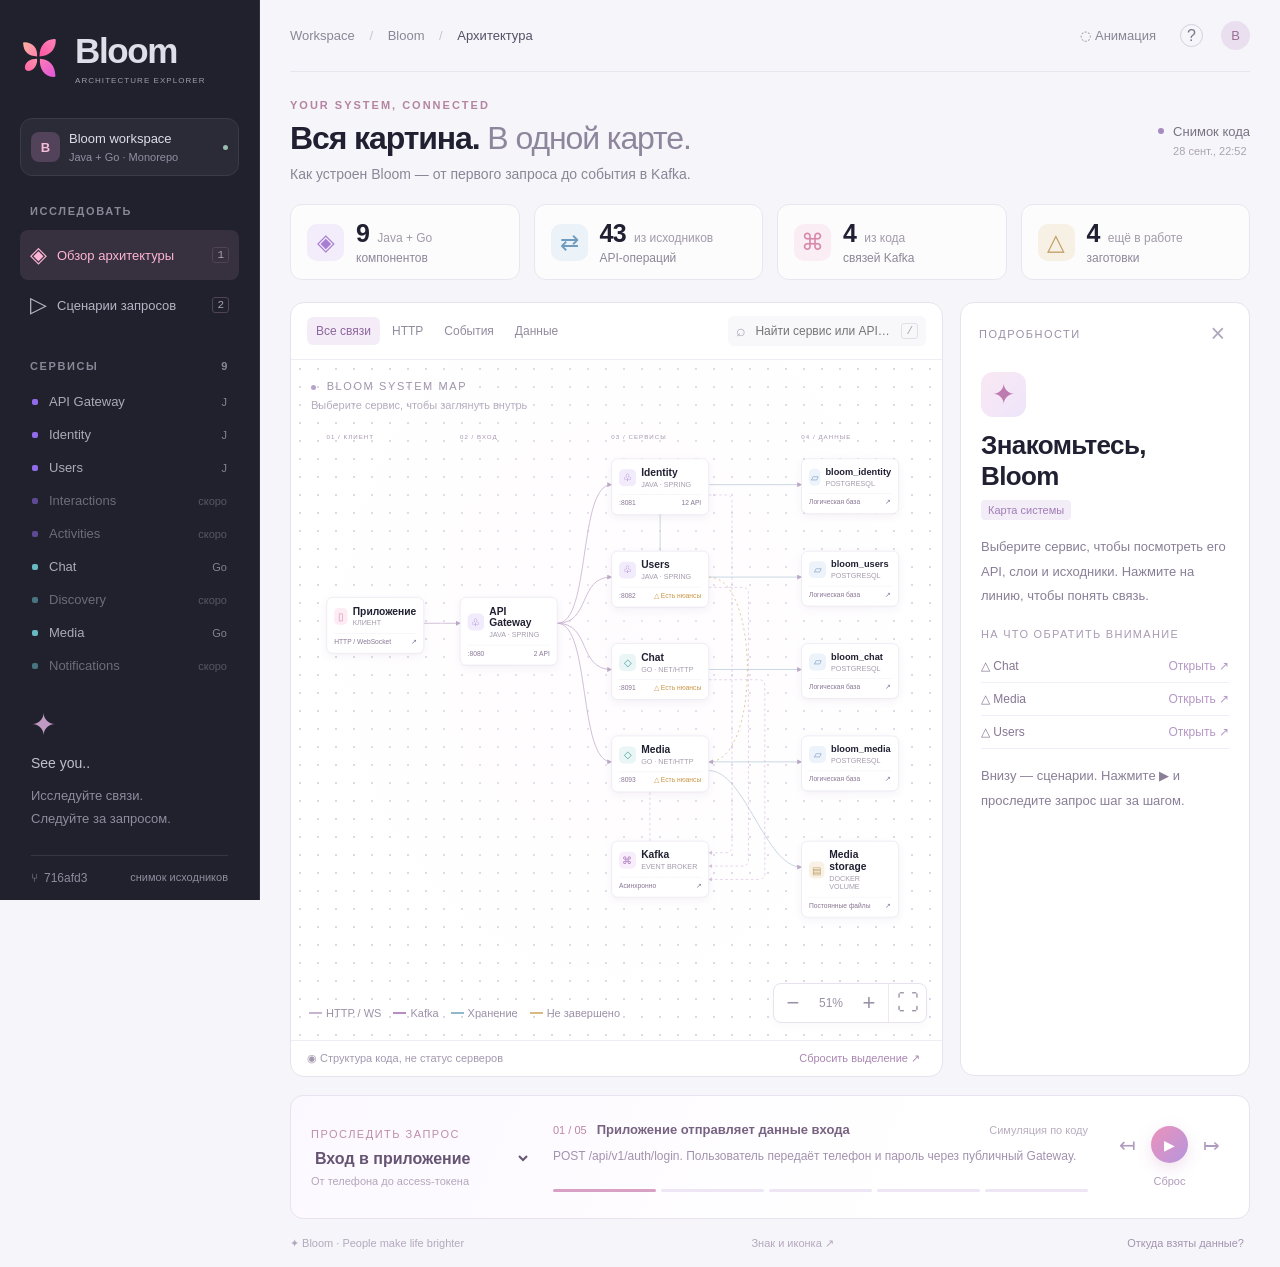
==== docs/architecture/index.html @ 16566210 "generate model architecture..." ====
<!doctype html>
<html lang="ru">
<head>
  <meta charset="utf-8">
  <meta name="viewport" content="width=device-width, initial-scale=1">
  <meta name="color-scheme" content="light">
  <title>Bloom — Architecture Explorer</title>
  <link rel="icon" href="assets/brand/bloom-mark.svg" type="image/svg+xml">
  <link rel="stylesheet" href="style.css">
</head>
<body>
  <aside class="sidebar">
    <a class="brand" href="#" aria-label="Bloom, вся архитектура"><img class="brand-mark" src="assets/brand/bloom-mark.svg" alt=""><span>Bloom<span class="brand-caption">ARCHITECTURE EXPLORER</span></span></a>
    <div class="workspace"><span class="workspace-icon">B</span><span>Bloom workspace<small>Java + Go · Monorepo</small></span><span class="workspace-dot"></span></div>
    <div class="nav-label">ИССЛЕДОВАТЬ</div>
    <button class="nav active" id="overview"><span>◈</span> Обзор архитектуры <kbd>1</kbd></button>
    <button class="nav" id="scenarios-nav"><span>▷</span> Сценарии запросов <kbd>2</kbd></button>
    <div class="nav-label service-label">СЕРВИСЫ <span id="service-count"></span></div>
    <div id="service-list"></div>
    <div class="sidebar-bottom"><span class="small-flower">✦</span><strong>See you..</strong><p>Исследуйте связи.<br>Следуйте за запросом.</p><div class="repo-mark">⑂ <span id="commit">local</span><span>снимок исходников</span></div></div>
  </aside>
  <main>
    <header class="topbar"><div class="breadcrumb">Workspace <span>/</span> Bloom <span>/</span> <strong>Архитектура</strong></div><div class="top-actions"><button id="motion" class="quiet" aria-pressed="true">◌ Анимация</button><button id="help" class="help" aria-label="Как работает карта">?</button><span class="avatar">B</span></div></header>
    <section class="page-heading"><div><div class="eyebrow">YOUR SYSTEM, CONNECTED</div><h1>Вся картина. <span>В одной карте.</span></h1><p>Как устроен Bloom — от первого запроса до события в Kafka.</p></div><div class="snapshot"><span class="snapshot-dot"></span><div>Снимок кода<small id="updated">Загрузка…</small></div></div></section>
    <section class="metrics" id="metrics" aria-label="Сводка проекта"></section>
    <div class="explorer">
      <section class="canvas-card">
        <div class="canvas-toolbar"><div class="segmented" role="group" aria-label="Тип связей"><button class="selected" data-filter="all">Все связи</button><button data-filter="http">HTTP</button><button data-filter="event">События</button><button data-filter="sql">Данные</button></div><label class="search"><span>⌕</span><input id="search" placeholder="Найти сервис или API…" aria-label="Поиск сервиса или API"><kbd>/</kbd></label></div>
        <div id="viewport" tabindex="0" aria-label="Карта архитектуры. Выберите сервис. Перемещение — перетаскивание фона; масштаб — кнопки внизу.">
          <div class="map-label"><span></span> BLOOM SYSTEM MAP <small>Выберите сервис, чтобы заглянуть внутрь</small></div>
          <div id="world"><svg id="connections" aria-label="Связи между сервисами"></svg><div id="nodes"></div></div>
          <div class="map-controls"><button id="zoom-out" aria-label="Уменьшить масштаб">−</button><span id="zoom-value">100%</span><button id="zoom-in" aria-label="Увеличить масштаб">+</button><button id="fit" aria-label="Показать всю карту" title="Вся карта">⛶</button></div>
          <div class="legend"><span><i class="http"></i> HTTP / WS</span><span><i class="event"></i> Kafka</span><span><i class="sql"></i> Хранение</span><span><i class="gap"></i> Не завершено</span></div>
          <div id="no-results" hidden>Ничего не найдено. Попробуйте название сервиса или путь API.</div>
        </div>
        <div class="map-caption"><span>◉ Структура кода, не статус серверов</span><button id="reset">Сбросить выделение ↗</button></div>
      </section>
      <aside class="inspector" aria-label="Детали выбранного компонента"><div class="inspector-top"><span>ПОДРОБНОСТИ</span><button id="close-detail" aria-label="Сбросить выбор">×</button></div><div id="detail"></div></aside>
    </div>
    <section class="player"><div class="player-choice"><span class="play-label">ПРОСЛЕДИТЬ ЗАПРОС</span><label for="scenario" class="sr-only">Сценарий</label><select id="scenario"></select><span id="scenario-subtitle"></span></div><div class="player-main"><div class="step-heading"><span id="step-counter">01 / 05</span><strong id="step-title"></strong><span class="simulation">Симуляция по коду</span></div><p id="step-description" aria-live="polite"></p><div id="progress" class="progress"></div></div><div class="play-controls"><button id="previous" aria-label="Предыдущий шаг">↤</button><button id="play" class="play" aria-label="Воспроизвести сценарий">▶</button><button id="next" aria-label="Следующий шаг">↦</button><button id="stop" class="quiet" aria-label="Остановить сценарий">Сброс</button></div></section>
    <footer><span>✦ Bloom · People make life brighter</span><a href="brand.html">Знак и иконка ↗</a><button id="about">Откуда взяты данные?</button></footer>
  </main>
  <dialog id="help-dialog"><button id="close-help" class="dialog-close" aria-label="Закрыть">×</button><div class="eyebrow">КАК ЧИТАТЬ КАРТУ</div><h2>Архитектура, которой можно доверять.</h2><p>Карта собрана из Compose, маршрутов Gateway, Spring-контроллеров и OpenAPI Go-сервисов. Она не проверяет, запущены ли контейнеры.</p><p><strong>Автоматически:</strong> сервисы, порты, маршруты, API и список исходных файлов. <strong>Вручную сверены:</strong> связи между сервисами, особенности авторизации и сценарии. После изменения логики они могут потребовать пересмотра.</p><p>Нажмите на карточку или линию. В разделе «Исходники» видны файлы, на которых основано описание. Янтарный цвет означает незавершённую интеграцию или заготовку.</p><p>Для обновления запустите <code>python infrastructure/architecture/serve.py</code>. Сервер следит за исходниками; открытая страница получает обновления автоматически. При открытии HTML двойным кликом показывается сохранённый снимок.</p><p>Клавиши: <kbd>/</kbd> поиск · <kbd>1</kbd> обзор · <kbd>2</kbd> сценарии · <kbd>Esc</kbd> сброс.</p></dialog>
  <script src="data.js"></script>
  <script src="app.js"></script>
</body>
</html>
---- docs/architecture/style.css ----
:root{--bg:#f6f5f9;--ink:#202032;--muted:#898797;--line:#eeedf3;--pink:#ed629d;--purple:#916be9;--blue:#548ec8;--green:#53a896;--amber:#c99543;--font:Inter,"Segoe UI",Arial,sans-serif}
*{box-sizing:border-box}body{margin:0;background:var(--bg);color:var(--ink);font-family:var(--font);font-size:16px}button,input,select{font:inherit}button,a,input,select{-webkit-tap-highlight-color:transparent}button{cursor:pointer}button:focus-visible,a:focus-visible,input:focus-visible,select:focus-visible{outline:2px solid var(--pink);outline-offset:3px}button{border:0;background:none;color:inherit}a{color:inherit;text-decoration:none}[hidden]{display:none!important}.sidebar{width:260px;position:fixed;inset:0 auto 0 0;background:#20212c;color:#dedee8;display:flex;flex-direction:column;padding:31px 20px;z-index:3;border-right:1px solid #31323e}.brand{display:flex;align-items:center;gap:16px;font-size:35px;font-weight:750;letter-spacing:-1.4px}.brand-caption{display:block;font-size:8px;letter-spacing:1.05px;color:#9c9cab;margin-top:5px;font-weight:500}.brand-mark{display:block;width:39px;height:43px;flex:0 0 39px;object-fit:contain}.workspace{margin:33px 0 29px;background:#2a2b37;border:1px solid #3a3a49;padding:12px 10px;display:flex;align-items:center;gap:9px;border-radius:12px;font-size:13px}.workspace-icon{display:grid;place-items:center;width:29px;height:30px;border-radius:8px;background:#52425a;color:#f6bdd9;font-weight:700}.workspace small{display:block;font-size:11px;color:#8f90a2;margin-top:5px}.workspace-dot{width:5px;height:5px;background:#99bcac;border-radius:50%;margin-left:auto}.nav-label{font-size:11px;letter-spacing:1.6px;font-weight:600;color:#878897;margin:0 10px 13px}.nav{display:flex;align-items:center;width:100%;padding:12px 10px;border-radius:8px;color:#b5b4c5;text-align:left;gap:10px;font-size:13px}.nav.active{background:#37303e;color:#ffb4d5}.nav span{font-size:22px}.nav kbd{margin-left:auto;border-color:#514255;background:transparent}.service-label{display:flex;justify-content:space-between;margin-top:30px}.service-button{display:flex;align-items:center;width:100%;gap:11px;color:#abaaba;padding:9px 12px;font-size:13px;text-align:left;border-radius:8px}.service-button:hover,.service-button.active{color:#fff;background:#30313d}.service-dot{width:6px;height:6px;border-radius:2px;background:var(--purple)}.service-dot.go{background:#68b9c1}.service-button.stub{opacity:.55}.service-button small{margin-left:auto;color:#828395;font-size:11px}.sidebar-bottom{margin-top:auto;padding:25px 11px 0;color:#8c8d9e}.sidebar-bottom strong{display:block;color:#c3becf;font-size:14px;font-weight:500;margin-top:13px}.sidebar-bottom p{font-size:13px;line-height:1.8}.small-flower{font-size:30px;color:#bf9ac3}.repo-mark{border-top:1px solid #373744;margin-top:24px;padding-top:15px;font-size:12px;display:flex;gap:6px}.repo-mark span:last-child{margin-left:auto;font-size:11px}main{margin-left:260px;padding:0 30px;max-width:2200px}.topbar{height:72px;display:flex;justify-content:space-between;align-items:center;border-bottom:1px solid #e7e5ed}.breadcrumb{color:var(--muted);font-size:13px}.breadcrumb span{margin:0 11px;color:#c9c5d0}.breadcrumb strong{color:#555167;font-weight:500}.top-actions{display:flex;gap:18px;align-items:center}.quiet{color:var(--muted);font-size:13px}.help{width:23px;height:23px;border:1px solid #d4d1dd;border-radius:50%;color:#7b7789}.avatar{display:grid;place-items:center;width:29px;height:29px;border-radius:50%;background:#eadfee;color:#9c7099;font-size:13px}.page-heading{display:flex;justify-content:space-between;align-items:center;padding:27px 0 22px}.eyebrow{font-size:11px;letter-spacing:2px;color:#b484a2;font-weight:650}h1{font-size:32px;letter-spacing:-1.1px;margin:9px 0}h1 span{font-weight:400;color:#8e869c}.page-heading p{margin:7px 0 0;color:var(--muted);font-size:14px}.snapshot{display:flex;align-items:flex-start;gap:9px;color:#777383;font-size:13px}.snapshot-dot{width:6px;height:6px;border-radius:50%;background:#a68bc1;margin-top:4px}.snapshot small{display:block;font-size:11px;margin-top:6px;color:#aaa4b2}.metrics{display:grid;grid-template-columns:repeat(4,1fr);gap:14px;margin-bottom:22px}.metric{background:#ffffffb0;border:1px solid #e9e6ef;border-radius:12px;padding:14px 16px;display:flex;align-items:center;gap:12px}.metric-icon{width:37px;height:37px;background:#f3ecfb;display:grid;place-items:center;border-radius:10px;color:#a77ed2;font-size:23px}.metric:nth-child(2) .metric-icon{background:#ebf2f8;color:#6f9bbe}.metric:nth-child(3) .metric-icon{background:#fbedf4;color:#d78aac}.metric:nth-child(4) .metric-icon{background:#f7f0e5;color:#bf9d62}.metric strong{font-size:25px;letter-spacing:-.7px;font-weight:600}.metric small{color:#a19aa9;font-size:12px;margin-left:8px}.metric p{margin:3px 0 0;color:#8e8799;font-size:12px}.explorer{display:grid;grid-template-columns:minmax(0,1fr) 290px;gap:17px}.canvas-card,.inspector{background:white;border:1px solid #e7e3ee;border-radius:14px;overflow:hidden}.canvas-toolbar{height:57px;display:flex;align-items:center;justify-content:space-between;padding:0 16px;border-bottom:1px solid var(--line);gap:10px}.segmented{display:flex;gap:3px}.segmented button{padding:7px 9px;font-size:12px;color:#928b9d;border-radius:6px}.segmented .selected{color:#8f669e;background:#f4edf7}.search{display:flex;align-items:center;gap:7px;background:#f8f7fa;padding:6px 8px;border-radius:6px;color:#ada6b8}.search input{border:0;background:none;width:141px;font-size:12px;outline:0;color:#51485e}kbd{font-size:11px;border:1px solid #e3dfe9;padding:1px 4px;border-radius:3px;color:#aaa2b4}#viewport{height:680px;position:relative;overflow:hidden;touch-action:none;background:radial-gradient(ellipse at 50% 40%,#fff8fd66,transparent 70%),radial-gradient(#dcd8e8 .8px,transparent .8px);background-size:auto,18px 18px;cursor:grab}#viewport.dragging{cursor:grabbing}#world{position:absolute;transform-origin:0 0;width:1220px;height:980px}#connections{width:1220px;height:980px;position:absolute;overflow:visible}.map-label{position:absolute;top:20px;left:20px;z-index:1;font-size:11px;letter-spacing:1.6px;color:#a094ac;pointer-events:none}.map-label small{display:block;letter-spacing:0;margin-top:7px;color:#b6adbe;font-size:11px}.map-label span{display:inline-block;width:5px;height:5px;background:#b7a3c9;border-radius:50%;margin-right:6px}.node{position:absolute;width:190px;min-height:101px;text-align:left;background:rgba(255,255,255,.98);border:1px solid #e2dce9;box-shadow:0 5px 16px #4c2d6910,0 1px 2px #4c2d6906;border-radius:12px;padding:15px 14px;transition:opacity .25s,border-color .25s,box-shadow .25s;cursor:pointer}.node:hover{border-color:#be9fcd;box-shadow:0 6px 22px #794d8120}.node.selected,.node.step-active{border-color:#d987bc;box-shadow:0 0 0 3px #f5d9ed,0 6px 20px #8f3c7820}.node.faded{opacity:.32}.node-head{display:flex;align-items:center;gap:10px}.node-icon{width:33px;height:33px;display:grid;place-items:center;border-radius:9px;background:#f2ebfc;color:#9a72c7;font-size:20px}.node.go .node-icon{background:#e9f6f5;color:#479e9d}.node.database .node-icon{background:#edf3fa;color:#6f94bf}.node.event .node-icon{background:#f8eefb;color:#aa78be}.node.storage .node-icon{background:#f9f1e5;color:#bb9d63}.node.client .node-icon{background:#fdecf4;color:#da8bae}.node strong{font-size:20px;font-weight:650}.node .node-tech{display:block;font-size:14px;color:#a49bad;margin-top:3px}.node-bottom{display:flex;justify-content:space-between;border-top:1px solid #f1edf5;margin-top:12px;padding-top:8px;color:#887795;font-size:13px}.node.stub{border-style:dashed;background:#fbf9fd}.node.stub strong{color:#a098ab}.node-warning{color:var(--amber)}.lane-title{position:absolute;font-size:12px;color:#a394b0;letter-spacing:2px;text-transform:uppercase}.edge-line{fill:none;stroke:#c7b3d0;stroke-width:1.6}.edge.event .edge-line{stroke:#cfa5dc;stroke-dasharray:5 5}.edge.sql .edge-line{stroke:#bdd0df}.edge.http .edge-line{stroke:#b9d2d1}.edge.gap .edge-line,.edge.planned .edge-line{stroke:#dbbc87;stroke-dasharray:4 6}.edge-hit{fill:none;stroke:transparent;stroke-width:16;cursor:pointer}.edge-label{opacity:0;transition:opacity .15s;font-family:var(--font);font-size:14px;fill:#9b7caa;paint-order:stroke;stroke:#fff;stroke-width:4px;stroke-linejoin:round;pointer-events:none}.edge.faded{opacity:.09}.edge.active .edge-line{stroke:#df80b5;stroke-width:3;stroke-dasharray:7 5;animation:flow 1.2s linear infinite}.edge.active .edge-label{opacity:0;transition:opacity .15s;fill:#bd699c}.packet{fill:#ed78b0;filter:drop-shadow(0 0 4px #e878aa);pointer-events:none}.no-motion .packet{display:none}.no-motion .edge.active .edge-line{animation:none}.map-controls{position:absolute;bottom:17px;right:15px;display:flex;align-items:center;background:white;border:1px solid #e7e2ee;border-radius:8px;box-shadow:0 3px 9px #65557709;font-size:12px;color:#9a91a4;z-index:2}.map-controls button{width:38px;height:38px;font-size:22px}.map-controls span{width:38px;text-align:center}.map-controls button:last-child{border-left:1px solid #eee8f3}.legend{position:absolute;bottom:21px;left:18px;display:flex;gap:12px;font-size:11px;color:#9d91a8;pointer-events:none}.legend span{display:flex;align-items:center;gap:4px}.legend i{width:13px;height:2px;background:#c6b5d0}.legend i.event{background:#b88dc6}.legend i.sql{background:#92b7cb}.legend i.gap{background:#d8b981}#no-results{position:absolute;top:46%;left:20%;right:20%;padding:18px;background:#fffc;border-radius:12px;text-align:center;line-height:1.8;color:#93839e}.map-caption{height:36px;display:flex;align-items:center;justify-content:space-between;padding:0 16px;border-top:1px solid var(--line);font-size:11px;color:#a398af}.map-caption button{font-size:11px;color:#aa86b1}.inspector{display:flex;flex-direction:column;max-height:774px}.inspector-top{display:flex;justify-content:space-between;align-items:center;padding:15px 18px 8px;font-size:11px;letter-spacing:1.5px;color:#9b90a8}.inspector-top button{font-size:25px;color:#b2a7bc}#detail{overflow-y:auto;padding:8px 20px 21px;scrollbar-width:thin;scrollbar-color:#e4dbe9 transparent}.detail-icon{width:45px;height:45px;border-radius:12px;display:grid;place-items:center;font-size:28px;background:linear-gradient(135deg,#fae8f3,#eee5fb);color:#bd7baf;margin:7px 0 13px}.detail-title{font-size:26px;margin:0 0 8px;letter-spacing:-.6px}.pill{display:inline-block;padding:4px 7px;border-radius:4px;background:#f3edf8;font-size:11px;color:#a17db6}.pill.amber{background:#faf2e6;color:#b7975c}.description{font-size:13px;line-height:1.9;color:#8a7f97;margin:15px 0}.detail-tabs{display:flex;gap:14px;border-bottom:1px solid #eee8f2;margin:18px 0 13px}.detail-tabs button{font-size:12px;padding:0 0 9px;color:#a297ad;border-bottom:2px solid transparent}.detail-tabs button.active{color:#b878a6;border-color:#d994bc}.detail-section h3{font-size:11px;letter-spacing:1.3px;color:#a99bb4;margin:19px 0 10px;font-weight:500}.detail-row{display:flex;justify-content:space-between;gap:10px;padding:8px 0;border-bottom:1px solid #f4eff7;font-size:12px;color:#9a8ba8}.detail-row b{color:#6a5d78;font-weight:500;text-align:right;overflow-wrap:anywhere}.notice{margin:14px 0;padding:11px;background:#fcf6eb;border:1px solid #f0e4ce;border-radius:8px;color:#af9166;font-size:12px;line-height:1.7}.notice strong{display:block;font-size:12px;margin-bottom:4px}.related{width:100%;padding:9px 0;text-align:left;display:flex;justify-content:space-between;border-bottom:1px solid #f2edf6;color:#877694;font-size:12px}.related span:last-child{color:#b597c4}.endpoint{padding:9px 0;border-bottom:1px solid #f0eaf5;font-size:12px;overflow-wrap:anywhere}.method{font-size:11px;font-weight:700;color:#749989;margin-right:7px}.method.POST{color:#a27fc1}.method.DELETE{color:#d18e9b}.endpoint code{font-size:11px;color:#82728f}.endpoint small{display:block;color:#b2a7ba;font-size:11px;margin-top:5px}.file-link{display:block;border:0;background:#f9f6fb;padding:8px;border-radius:5px;width:100%;text-align:left;font-size:11px;line-height:1.6;color:#957fa5;overflow-wrap:anywhere;margin:5px 0;cursor:pointer}.file-link:hover{background:#f1e9f7}.empty{font-size:13px;color:#aa9ab5;line-height:1.8}.layer{border-bottom:1px solid #eee9f3;padding:8px 0}.layer summary{font-size:12px;color:#8c789c;cursor:pointer}.player{display:flex;gap:22px;align-items:center;margin-top:18px;padding:20px;border:1px solid #e9e2ef;border-radius:13px;background:linear-gradient(115deg,#fcf8ff,#fff 65%);min-height:124px}.player-choice{width:220px;flex-shrink:0}.play-label{font-size:11px;letter-spacing:1.5px;color:#be8dab;display:block;margin-bottom:9px}.player-choice select{border:0;background:transparent;color:#655472;font-weight:600;width:100%;font-size:16px;padding:0;cursor:pointer}.player-choice>span:last-child{display:block;color:#b4a6bc;font-size:11px;margin-top:7px}.player-main{flex:1;min-width:0}.step-heading{display:flex;gap:10px;align-items:center;font-size:13px}.step-heading>span:first-child{font-size:11px;color:#ba87a7}.step-heading strong{font-weight:550;color:#776381}.simulation{margin-left:auto;font-size:11px;color:#b9adbf;white-space:nowrap}.player-main p{font-size:12px;line-height:1.8;color:#a392ae;min-height:34px;margin:9px 0}.progress{display:flex;gap:5px}.progress button{height:3px;border-radius:5px;background:#eee6f4;flex:1;padding:0;transition:background .3s}.progress button.active{background:#d7a0c4}.play-controls{display:flex;gap:9px;align-items:center;flex-wrap:wrap;width:119px;justify-content:center}.play-controls>button{font-size:20px;color:#b19bbd}.play-controls .play{width:37px;height:37px;border-radius:50%;background:linear-gradient(130deg,#ec92bb,#b595dd);color:white;font-size:14px;box-shadow:0 5px 15px #d9b0d360}.play-controls .quiet{font-size:11px;width:100%;margin-top:2px}footer{display:flex;justify-content:space-between;align-items:center;padding:17px 0;color:#b4a8be;font-size:11px}footer button{font-size:11px;color:#a493b0}dialog{border:1px solid #e8daec;border-radius:18px;max-width:570px;padding:35px;background:#fff;color:#685575;box-shadow:0 30px 100px #27163430}dialog::backdrop{background:#29213366;backdrop-filter:blur(5px)}dialog h2{font-size:29px;font-weight:550;line-height:1.4;letter-spacing:-.6px}dialog p{font-size:14px;line-height:1.9;color:#97879f}dialog code{font-size:12px;overflow-wrap:anywhere}.dialog-close{position:absolute;right:15px;top:12px;font-size:28px;color:#b09dbb}.sr-only{position:absolute;clip:rect(0,0,0,0);width:1px;height:1px;overflow:hidden}body.motion .brand-mark{animation:breathe 4s ease-in-out infinite}@keyframes flow{to{stroke-dashoffset:-24}}@keyframes breathe{50%{transform:scale(1.05) rotate(3deg)}}
@media(min-width:1600px){#viewport{height:720px}.inspector{max-height:814px}.explorer{grid-template-columns:minmax(0,1fr) 340px}.page-heading{padding-top:35px}.node{box-shadow:0 6px 22px #4c2d6910}main{padding:0 40px}}
@media(max-width:1200px){.sidebar{width:192px;padding:27px 14px}main{margin-left:192px;padding:0 20px}.explorer{grid-template-columns:minmax(0,1fr) 250px}.search input{width:98px}.segmented button{padding:6px;font-size:11px}.metrics{gap:8px}.metric{padding:12px}.metric small{display:none}.metric-icon{width:30px;height:30px}.simulation{display:none}.player-choice{width:177px}.legend{gap:7px}.legend span{font-size:11px}}
@media(max-width:960px){.sidebar{width:70px;padding:23px 13px;align-items:center}.brand>span:last-child,.workspace,.nav-label,#service-list,.sidebar-bottom,.nav{display:none}.sidebar .brand{margin-top:2px}main{margin-left:70px;padding:0 17px}.explorer{grid-template-columns:minmax(0,1fr) 240px}h1{font-size:28px}.snapshot{display:none}.metrics{grid-template-columns:repeat(4,1fr)}.metric-icon{display:none}.player{gap:15px;padding:16px}.player-choice{width:160px}.legend{bottom:56px}.search{display:none}}
@media(max-width:700px){.sidebar{display:none}main{margin:0;padding:0 14px}.topbar{height:54px}.breadcrumb{font-size:12px}.top-actions{gap:12px}.page-heading{padding:22px 0 18px}h1{font-size:29px;line-height:1.35}h1 span{display:block}.page-heading p{font-size:13px}.metrics{gap:6px;margin-bottom:14px}.metric{padding:10px}.metric strong{font-size:22px}.metric p{font-size:11px}.explorer{display:flex;flex-direction:column;gap:12px}#viewport{height:430px}.inspector{max-height:340px}.inspector-top{padding:12px 16px 0}#detail{padding:0 16px 15px}.detail-icon{float:left;margin:10px 13px 10px 0}.detail-title{padding-top:12px}.description{clear:both}.player{flex-wrap:wrap;gap:13px}.player-choice{width:calc(100% - 140px);order:0}.play-controls{order:1}.player-main{flex-basis:100%;order:2}.player-main p{min-height:0}.legend{bottom:21px;gap:9px}.map-controls{bottom:50px}.map-label{top:14px}.search{display:flex}.search input{width:112px}.map-caption{font-size:11px}footer{font-size:11px}.top-actions .quiet{font-size:12px}}
@media(prefers-reduced-motion:reduce){*,*::before,*::after{animation:none!important;transition:none!important}.packet{display:none}}

/* Keep the overview quiet; reveal connection names on inspection. */
.edge:hover .edge-label,.edge:focus-within .edge-label,.edge.active .edge-label,.edge.show-label .edge-label{opacity:1}
.edge.event .edge-line{stroke-width:1.4;opacity:.65}
.edge.active .edge-line,.edge:hover .edge-line{opacity:1}
.edge-label{font-size:13px}
@media(max-width:1200px) and (min-width:961px){.brand{gap:12px;font-size:32px}.brand-mark{width:33px;height:39px;flex-basis:33px}.brand-caption{font-size:7px;letter-spacing:.6px}}

/* Panning the canvas must not start native text or image selection. */
#viewport{user-select:none;-webkit-user-select:none}
#viewport img{-webkit-user-drag:none}

.node.database strong{font-size:18px}
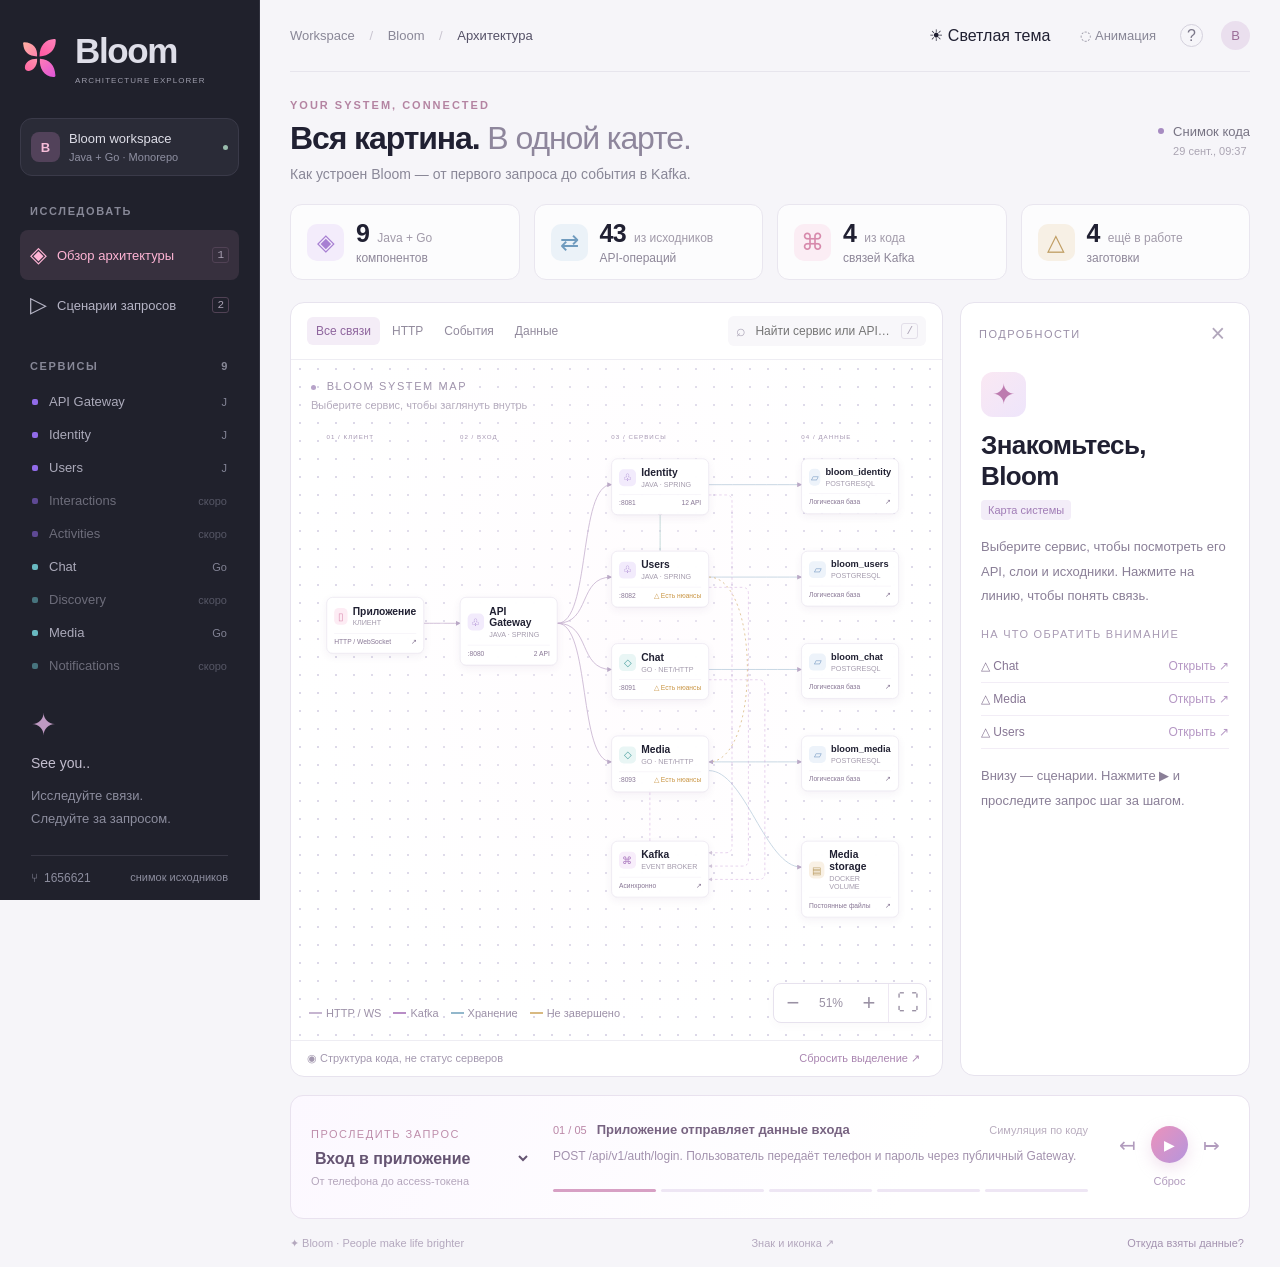
==== commit d606b76f: "dark theme" ====
--- a/docs/architecture/index.html
+++ b/docs/architecture/index.html
@@ -1,12 +1,19 @@
 <!doctype html>
-<html lang="ru">
+<html lang="ru" data-theme="dark">
 <head>
   <meta charset="utf-8">
   <meta name="viewport" content="width=device-width, initial-scale=1">
-  <meta name="color-scheme" content="light">
+  <meta name="color-scheme" content="dark light">
   <title>Bloom — Architecture Explorer</title>
   <link rel="icon" href="assets/brand/bloom-mark.svg" type="image/svg+xml">
+  <script>
+    try {
+      const savedTheme = localStorage.getItem("bloom-architecture-theme");
+      if (savedTheme === "light") document.documentElement.dataset.theme = "light";
+    } catch { /* Storage may be disabled; keep the default dark theme. */ }
+  </script>
   <link rel="stylesheet" href="style.css">
+  <link rel="stylesheet" href="theme.css">
 </head>
 <body>
   <aside class="sidebar">
@@ -20,7 +27,7 @@
     <div class="sidebar-bottom"><span class="small-flower">✦</span><strong>See you..</strong><p>Исследуйте связи.<br>Следуйте за запросом.</p><div class="repo-mark">⑂ <span id="commit">local</span><span>снимок исходников</span></div></div>
   </aside>
   <main>
-    <header class="topbar"><div class="breadcrumb">Workspace <span>/</span> Bloom <span>/</span> <strong>Архитектура</strong></div><div class="top-actions"><button id="motion" class="quiet" aria-pressed="true">◌ Анимация</button><button id="help" class="help" aria-label="Как работает карта">?</button><span class="avatar">B</span></div></header>
+    <header class="topbar"><div class="breadcrumb">Workspace <span>/</span> Bloom <span>/</span> <strong>Архитектура</strong></div><div class="top-actions"><button id="theme" class="theme-toggle" aria-label="Toggle dark theme" aria-pressed="true">?</button><button id="motion" class="quiet" aria-pressed="true">◌ Анимация</button><button id="help" class="help" aria-label="Как работает карта">?</button><span class="avatar">B</span></div></header>
     <section class="page-heading"><div><div class="eyebrow">YOUR SYSTEM, CONNECTED</div><h1>Вся картина. <span>В одной карте.</span></h1><p>Как устроен Bloom — от первого запроса до события в Kafka.</p></div><div class="snapshot"><span class="snapshot-dot"></span><div>Снимок кода<small id="updated">Загрузка…</small></div></div></section>
     <section class="metrics" id="metrics" aria-label="Сводка проекта"></section>
     <div class="explorer">
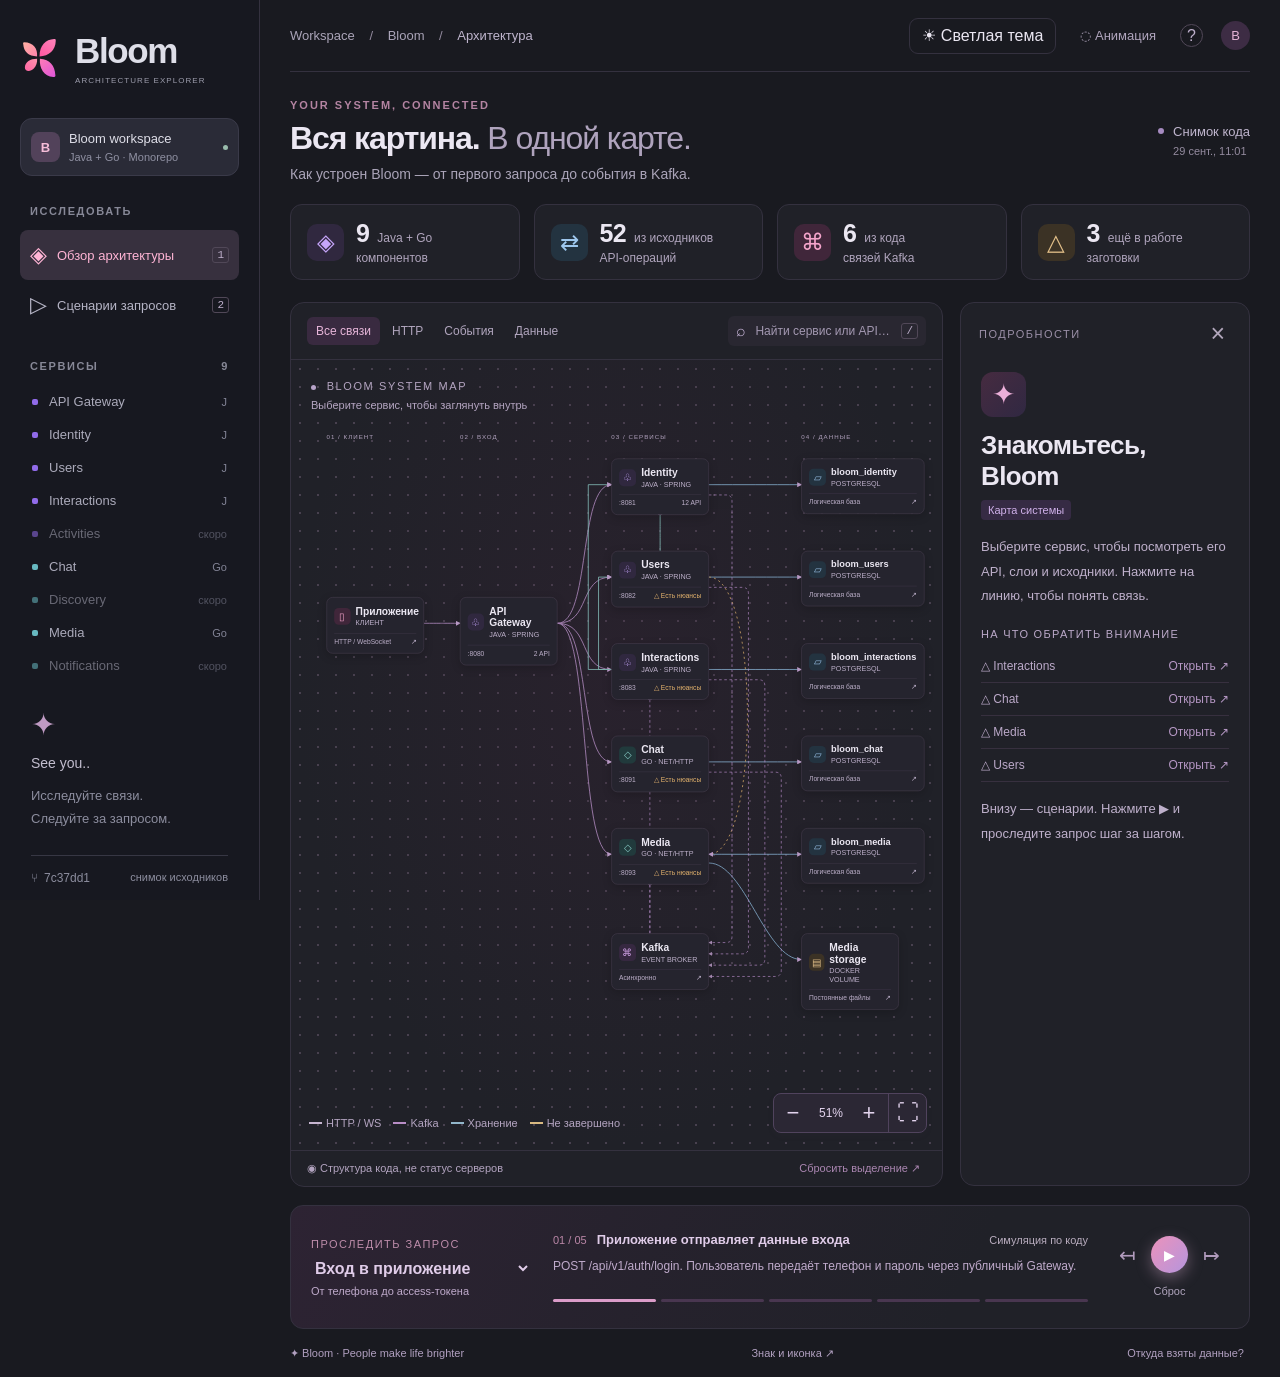
==== commit 99049ed3: "feat(chat):new ws logic" ====
--- a/docs/architecture/index.html
+++ b/docs/architecture/index.html
@@ -1,5 +1,6 @@
 <!doctype html>
 <html lang="ru" data-theme="dark">
+
 <head>
   <meta charset="utf-8">
   <meta name="viewport" content="width=device-width, initial-scale=1">
@@ -15,40 +16,107 @@
   <link rel="stylesheet" href="style.css">
   <link rel="stylesheet" href="theme.css">
 </head>
+
 <body>
   <aside class="sidebar">
-    <a class="brand" href="#" aria-label="Bloom, вся архитектура"><img class="brand-mark" src="assets/brand/bloom-mark.svg" alt=""><span>Bloom<span class="brand-caption">ARCHITECTURE EXPLORER</span></span></a>
-    <div class="workspace"><span class="workspace-icon">B</span><span>Bloom workspace<small>Java + Go · Monorepo</small></span><span class="workspace-dot"></span></div>
+    <a class="brand" href="#" aria-label="Bloom, вся архитектура"><img class="brand-mark"
+        src="assets/brand/bloom-mark.svg" alt=""><span>Bloom<span class="brand-caption">ARCHITECTURE
+          EXPLORER</span></span></a>
+    <div class="workspace"><span class="workspace-icon">B</span><span>Bloom workspace<small>Java + Go ·
+          Monorepo</small></span><span class="workspace-dot"></span></div>
     <div class="nav-label">ИССЛЕДОВАТЬ</div>
     <button class="nav active" id="overview"><span>◈</span> Обзор архитектуры <kbd>1</kbd></button>
     <button class="nav" id="scenarios-nav"><span>▷</span> Сценарии запросов <kbd>2</kbd></button>
     <div class="nav-label service-label">СЕРВИСЫ <span id="service-count"></span></div>
     <div id="service-list"></div>
-    <div class="sidebar-bottom"><span class="small-flower">✦</span><strong>See you..</strong><p>Исследуйте связи.<br>Следуйте за запросом.</p><div class="repo-mark">⑂ <span id="commit">local</span><span>снимок исходников</span></div></div>
+    <div class="sidebar-bottom"><span class="small-flower">✦</span><strong>See you..</strong>
+      <p>Исследуйте связи.<br>Следуйте за запросом.</p>
+      <div class="repo-mark">⑂ <span id="commit">local</span><span>снимок исходников</span></div>
+    </div>
   </aside>
   <main>
-    <header class="topbar"><div class="breadcrumb">Workspace <span>/</span> Bloom <span>/</span> <strong>Архитектура</strong></div><div class="top-actions"><button id="theme" class="theme-toggle" aria-label="Toggle dark theme" aria-pressed="true">?</button><button id="motion" class="quiet" aria-pressed="true">◌ Анимация</button><button id="help" class="help" aria-label="Как работает карта">?</button><span class="avatar">B</span></div></header>
-    <section class="page-heading"><div><div class="eyebrow">YOUR SYSTEM, CONNECTED</div><h1>Вся картина. <span>В одной карте.</span></h1><p>Как устроен Bloom — от первого запроса до события в Kafka.</p></div><div class="snapshot"><span class="snapshot-dot"></span><div>Снимок кода<small id="updated">Загрузка…</small></div></div></section>
+    <header class="topbar">
+      <div class="breadcrumb">Workspace <span>/</span> Bloom <span>/</span> <strong>Архитектура</strong></div>
+      <div class="top-actions"><button id="theme" class="theme-toggle" aria-label="Toggle dark theme"
+          aria-pressed="true">?</button><button id="motion" class="quiet" aria-pressed="true">◌ Анимация</button><button
+          id="help" class="help" aria-label="Как работает карта">?</button><span class="avatar">B</span></div>
+    </header>
+    <section class="page-heading">
+      <div>
+        <div class="eyebrow">YOUR SYSTEM, CONNECTED</div>
+        <h1>Вся картина. <span>В одной карте.</span></h1>
+        <p>Как устроен Bloom — от первого запроса до события в Kafka.</p>
+      </div>
+      <div class="snapshot"><span class="snapshot-dot"></span>
+        <div>Снимок кода<small id="updated">Загрузка…</small></div>
+      </div>
+    </section>
     <section class="metrics" id="metrics" aria-label="Сводка проекта"></section>
     <div class="explorer">
       <section class="canvas-card">
-        <div class="canvas-toolbar"><div class="segmented" role="group" aria-label="Тип связей"><button class="selected" data-filter="all">Все связи</button><button data-filter="http">HTTP</button><button data-filter="event">События</button><button data-filter="sql">Данные</button></div><label class="search"><span>⌕</span><input id="search" placeholder="Найти сервис или API…" aria-label="Поиск сервиса или API"><kbd>/</kbd></label></div>
-        <div id="viewport" tabindex="0" aria-label="Карта архитектуры. Выберите сервис. Перемещение — перетаскивание фона; масштаб — кнопки внизу.">
-          <div class="map-label"><span></span> BLOOM SYSTEM MAP <small>Выберите сервис, чтобы заглянуть внутрь</small></div>
-          <div id="world"><svg id="connections" aria-label="Связи между сервисами"></svg><div id="nodes"></div></div>
-          <div class="map-controls"><button id="zoom-out" aria-label="Уменьшить масштаб">−</button><span id="zoom-value">100%</span><button id="zoom-in" aria-label="Увеличить масштаб">+</button><button id="fit" aria-label="Показать всю карту" title="Вся карта">⛶</button></div>
-          <div class="legend"><span><i class="http"></i> HTTP / WS</span><span><i class="event"></i> Kafka</span><span><i class="sql"></i> Хранение</span><span><i class="gap"></i> Не завершено</span></div>
+        <div class="canvas-toolbar">
+          <div class="segmented" role="group" aria-label="Тип связей"><button class="selected" data-filter="all">Все
+              связи</button><button data-filter="http">HTTP</button><button data-filter="event">События</button><button
+              data-filter="sql">Данные</button></div><label class="search"><span>⌕</span><input id="search"
+              placeholder="Найти сервис или API…" aria-label="Поиск сервиса или API"><kbd>/</kbd></label>
+        </div>
+        <div id="viewport" tabindex="0"
+          aria-label="Карта архитектуры. Выберите сервис. Перемещение — перетаскивание фона; масштаб — кнопки внизу.">
+          <div class="map-label"><span></span> BLOOM SYSTEM MAP <small>Выберите сервис, чтобы заглянуть внутрь</small>
+          </div>
+          <div id="world"><svg id="connections" aria-label="Связи между сервисами"></svg>
+            <div id="nodes"></div>
+          </div>
+          <div class="map-controls"><button id="zoom-out" aria-label="Уменьшить масштаб">−</button><span
+              id="zoom-value">100%</span><button id="zoom-in" aria-label="Увеличить масштаб">+</button><button id="fit"
+              aria-label="Показать всю карту" title="Вся карта">⛶</button></div>
+          <div class="legend"><span><i class="http"></i> HTTP / WS</span><span><i class="event"></i>
+              Kafka</span><span><i class="sql"></i> Хранение</span><span><i class="gap"></i> Не завершено</span></div>
           <div id="no-results" hidden>Ничего не найдено. Попробуйте название сервиса или путь API.</div>
         </div>
-        <div class="map-caption"><span>◉ Структура кода, не статус серверов</span><button id="reset">Сбросить выделение ↗</button></div>
+        <div class="map-caption"><span>◉ Структура кода, не статус серверов</span><button id="reset">Сбросить выделение
+            ↗</button></div>
       </section>
-      <aside class="inspector" aria-label="Детали выбранного компонента"><div class="inspector-top"><span>ПОДРОБНОСТИ</span><button id="close-detail" aria-label="Сбросить выбор">×</button></div><div id="detail"></div></aside>
+      <aside class="inspector" aria-label="Детали выбранного компонента">
+        <div class="inspector-top"><span>ПОДРОБНОСТИ</span><button id="close-detail"
+            aria-label="Сбросить выбор">×</button></div>
+        <div id="detail"></div>
+      </aside>
     </div>
-    <section class="player"><div class="player-choice"><span class="play-label">ПРОСЛЕДИТЬ ЗАПРОС</span><label for="scenario" class="sr-only">Сценарий</label><select id="scenario"></select><span id="scenario-subtitle"></span></div><div class="player-main"><div class="step-heading"><span id="step-counter">01 / 05</span><strong id="step-title"></strong><span class="simulation">Симуляция по коду</span></div><p id="step-description" aria-live="polite"></p><div id="progress" class="progress"></div></div><div class="play-controls"><button id="previous" aria-label="Предыдущий шаг">↤</button><button id="play" class="play" aria-label="Воспроизвести сценарий">▶</button><button id="next" aria-label="Следующий шаг">↦</button><button id="stop" class="quiet" aria-label="Остановить сценарий">Сброс</button></div></section>
-    <footer><span>✦ Bloom · People make life brighter</span><a href="brand.html">Знак и иконка ↗</a><button id="about">Откуда взяты данные?</button></footer>
+    <section class="player">
+      <div class="player-choice"><span class="play-label">ПРОСЛЕДИТЬ ЗАПРОС</span><label for="scenario"
+          class="sr-only">Сценарий</label><select id="scenario"></select><span id="scenario-subtitle"></span></div>
+      <div class="player-main">
+        <div class="step-heading"><span id="step-counter">01 / 05</span><strong id="step-title"></strong><span
+            class="simulation">Симуляция по коду</span></div>
+        <p id="step-description" aria-live="polite"></p>
+        <div id="progress" class="progress"></div>
+      </div>
+      <div class="play-controls"><button id="previous" aria-label="Предыдущий шаг">↤</button><button id="play"
+          class="play" aria-label="Воспроизвести сценарий">▶</button><button id="next"
+          aria-label="Следующий шаг">↦</button><button id="stop" class="quiet"
+          aria-label="Остановить сценарий">Сброс</button></div>
+    </section>
+    <footer><span>✦ Bloom · People make life brighter</span><a href="brand.html">Знак и иконка ↗</a><button
+        id="about">Откуда взяты данные?</button></footer>
   </main>
-  <dialog id="help-dialog"><button id="close-help" class="dialog-close" aria-label="Закрыть">×</button><div class="eyebrow">КАК ЧИТАТЬ КАРТУ</div><h2>Архитектура, которой можно доверять.</h2><p>Карта собрана из Compose, маршрутов Gateway, Spring-контроллеров и OpenAPI Go-сервисов. Она не проверяет, запущены ли контейнеры.</p><p><strong>Автоматически:</strong> сервисы, порты, маршруты, API и список исходных файлов. <strong>Вручную сверены:</strong> связи между сервисами, особенности авторизации и сценарии. После изменения логики они могут потребовать пересмотра.</p><p>Нажмите на карточку или линию. В разделе «Исходники» видны файлы, на которых основано описание. Янтарный цвет означает незавершённую интеграцию или заготовку.</p><p>Для обновления запустите <code>python infrastructure/architecture/serve.py</code>. Сервер следит за исходниками; открытая страница получает обновления автоматически. При открытии HTML двойным кликом показывается сохранённый снимок.</p><p>Клавиши: <kbd>/</kbd> поиск · <kbd>1</kbd> обзор · <kbd>2</kbd> сценарии · <kbd>Esc</kbd> сброс.</p></dialog>
+  <dialog id="help-dialog"><button id="close-help" class="dialog-close" aria-label="Закрыть">×</button>
+    <div class="eyebrow">КАК ЧИТАТЬ КАРТУ</div>
+    <h2>Архитектура, которой можно доверять.</h2>
+    <p>Карта собрана из Compose, маршрутов Gateway, Spring-контроллеров и OpenAPI Go-сервисов. Она не проверяет,
+      запущены ли контейнеры.</p>
+    <p><strong>Автоматически:</strong> сервисы, порты, маршруты, API и список исходных файлов. <strong>Вручную
+        сверены:</strong> связи между сервисами, особенности авторизации и сценарии. После изменения логики они могут
+      потребовать пересмотра.</p>
+    <p>Нажмите на карточку или линию. В разделе «Исходники» видны файлы, на которых основано описание. Янтарный цвет
+      означает незавершённую интеграцию или заготовку.</p>
+    <p>Для обновления запустите <code>python infrastructure/architecture/serve.py</code>. Сервер следит за исходниками;
+      открытая страница получает обновления автоматически. При открытии HTML двойным кликом показывается сохранённый
+      снимок.</p>
+    <p>Клавиши: <kbd>/</kbd> поиск · <kbd>1</kbd> обзор · <kbd>2</kbd> сценарии · <kbd>Esc</kbd> сброс.</p>
+  </dialog>
   <script src="data.js"></script>
   <script src="app.js"></script>
 </body>
-</html>
+
+</html>
--- a/docs/architecture/style.css
+++ b/docs/architecture/style.css
@@ -1,6 +1,6 @@
 :root{--bg:#f6f5f9;--ink:#202032;--muted:#898797;--line:#eeedf3;--pink:#ed629d;--purple:#916be9;--blue:#548ec8;--green:#53a896;--amber:#c99543;--font:Inter,"Segoe UI",Arial,sans-serif}
-*{box-sizing:border-box}body{margin:0;background:var(--bg);color:var(--ink);font-family:var(--font);font-size:16px}button,input,select{font:inherit}button,a,input,select{-webkit-tap-highlight-color:transparent}button{cursor:pointer}button:focus-visible,a:focus-visible,input:focus-visible,select:focus-visible{outline:2px solid var(--pink);outline-offset:3px}button{border:0;background:none;color:inherit}a{color:inherit;text-decoration:none}[hidden]{display:none!important}.sidebar{width:260px;position:fixed;inset:0 auto 0 0;background:#20212c;color:#dedee8;display:flex;flex-direction:column;padding:31px 20px;z-index:3;border-right:1px solid #31323e}.brand{display:flex;align-items:center;gap:16px;font-size:35px;font-weight:750;letter-spacing:-1.4px}.brand-caption{display:block;font-size:8px;letter-spacing:1.05px;color:#9c9cab;margin-top:5px;font-weight:500}.brand-mark{display:block;width:39px;height:43px;flex:0 0 39px;object-fit:contain}.workspace{margin:33px 0 29px;background:#2a2b37;border:1px solid #3a3a49;padding:12px 10px;display:flex;align-items:center;gap:9px;border-radius:12px;font-size:13px}.workspace-icon{display:grid;place-items:center;width:29px;height:30px;border-radius:8px;background:#52425a;color:#f6bdd9;font-weight:700}.workspace small{display:block;font-size:11px;color:#8f90a2;margin-top:5px}.workspace-dot{width:5px;height:5px;background:#99bcac;border-radius:50%;margin-left:auto}.nav-label{font-size:11px;letter-spacing:1.6px;font-weight:600;color:#878897;margin:0 10px 13px}.nav{display:flex;align-items:center;width:100%;padding:12px 10px;border-radius:8px;color:#b5b4c5;text-align:left;gap:10px;font-size:13px}.nav.active{background:#37303e;color:#ffb4d5}.nav span{font-size:22px}.nav kbd{margin-left:auto;border-color:#514255;background:transparent}.service-label{display:flex;justify-content:space-between;margin-top:30px}.service-button{display:flex;align-items:center;width:100%;gap:11px;color:#abaaba;padding:9px 12px;font-size:13px;text-align:left;border-radius:8px}.service-button:hover,.service-button.active{color:#fff;background:#30313d}.service-dot{width:6px;height:6px;border-radius:2px;background:var(--purple)}.service-dot.go{background:#68b9c1}.service-button.stub{opacity:.55}.service-button small{margin-left:auto;color:#828395;font-size:11px}.sidebar-bottom{margin-top:auto;padding:25px 11px 0;color:#8c8d9e}.sidebar-bottom strong{display:block;color:#c3becf;font-size:14px;font-weight:500;margin-top:13px}.sidebar-bottom p{font-size:13px;line-height:1.8}.small-flower{font-size:30px;color:#bf9ac3}.repo-mark{border-top:1px solid #373744;margin-top:24px;padding-top:15px;font-size:12px;display:flex;gap:6px}.repo-mark span:last-child{margin-left:auto;font-size:11px}main{margin-left:260px;padding:0 30px;max-width:2200px}.topbar{height:72px;display:flex;justify-content:space-between;align-items:center;border-bottom:1px solid #e7e5ed}.breadcrumb{color:var(--muted);font-size:13px}.breadcrumb span{margin:0 11px;color:#c9c5d0}.breadcrumb strong{color:#555167;font-weight:500}.top-actions{display:flex;gap:18px;align-items:center}.quiet{color:var(--muted);font-size:13px}.help{width:23px;height:23px;border:1px solid #d4d1dd;border-radius:50%;color:#7b7789}.avatar{display:grid;place-items:center;width:29px;height:29px;border-radius:50%;background:#eadfee;color:#9c7099;font-size:13px}.page-heading{display:flex;justify-content:space-between;align-items:center;padding:27px 0 22px}.eyebrow{font-size:11px;letter-spacing:2px;color:#b484a2;font-weight:650}h1{font-size:32px;letter-spacing:-1.1px;margin:9px 0}h1 span{font-weight:400;color:#8e869c}.page-heading p{margin:7px 0 0;color:var(--muted);font-size:14px}.snapshot{display:flex;align-items:flex-start;gap:9px;color:#777383;font-size:13px}.snapshot-dot{width:6px;height:6px;border-radius:50%;background:#a68bc1;margin-top:4px}.snapshot small{display:block;font-size:11px;margin-top:6px;color:#aaa4b2}.metrics{display:grid;grid-template-columns:repeat(4,1fr);gap:14px;margin-bottom:22px}.metric{background:#ffffffb0;border:1px solid #e9e6ef;border-radius:12px;padding:14px 16px;display:flex;align-items:center;gap:12px}.metric-icon{width:37px;height:37px;background:#f3ecfb;display:grid;place-items:center;border-radius:10px;color:#a77ed2;font-size:23px}.metric:nth-child(2) .metric-icon{background:#ebf2f8;color:#6f9bbe}.metric:nth-child(3) .metric-icon{background:#fbedf4;color:#d78aac}.metric:nth-child(4) .metric-icon{background:#f7f0e5;color:#bf9d62}.metric strong{font-size:25px;letter-spacing:-.7px;font-weight:600}.metric small{color:#a19aa9;font-size:12px;margin-left:8px}.metric p{margin:3px 0 0;color:#8e8799;font-size:12px}.explorer{display:grid;grid-template-columns:minmax(0,1fr) 290px;gap:17px}.canvas-card,.inspector{background:white;border:1px solid #e7e3ee;border-radius:14px;overflow:hidden}.canvas-toolbar{height:57px;display:flex;align-items:center;justify-content:space-between;padding:0 16px;border-bottom:1px solid var(--line);gap:10px}.segmented{display:flex;gap:3px}.segmented button{padding:7px 9px;font-size:12px;color:#928b9d;border-radius:6px}.segmented .selected{color:#8f669e;background:#f4edf7}.search{display:flex;align-items:center;gap:7px;background:#f8f7fa;padding:6px 8px;border-radius:6px;color:#ada6b8}.search input{border:0;background:none;width:141px;font-size:12px;outline:0;color:#51485e}kbd{font-size:11px;border:1px solid #e3dfe9;padding:1px 4px;border-radius:3px;color:#aaa2b4}#viewport{height:680px;position:relative;overflow:hidden;touch-action:none;background:radial-gradient(ellipse at 50% 40%,#fff8fd66,transparent 70%),radial-gradient(#dcd8e8 .8px,transparent .8px);background-size:auto,18px 18px;cursor:grab}#viewport.dragging{cursor:grabbing}#world{position:absolute;transform-origin:0 0;width:1220px;height:980px}#connections{width:1220px;height:980px;position:absolute;overflow:visible}.map-label{position:absolute;top:20px;left:20px;z-index:1;font-size:11px;letter-spacing:1.6px;color:#a094ac;pointer-events:none}.map-label small{display:block;letter-spacing:0;margin-top:7px;color:#b6adbe;font-size:11px}.map-label span{display:inline-block;width:5px;height:5px;background:#b7a3c9;border-radius:50%;margin-right:6px}.node{position:absolute;width:190px;min-height:101px;text-align:left;background:rgba(255,255,255,.98);border:1px solid #e2dce9;box-shadow:0 5px 16px #4c2d6910,0 1px 2px #4c2d6906;border-radius:12px;padding:15px 14px;transition:opacity .25s,border-color .25s,box-shadow .25s;cursor:pointer}.node:hover{border-color:#be9fcd;box-shadow:0 6px 22px #794d8120}.node.selected,.node.step-active{border-color:#d987bc;box-shadow:0 0 0 3px #f5d9ed,0 6px 20px #8f3c7820}.node.faded{opacity:.32}.node-head{display:flex;align-items:center;gap:10px}.node-icon{width:33px;height:33px;display:grid;place-items:center;border-radius:9px;background:#f2ebfc;color:#9a72c7;font-size:20px}.node.go .node-icon{background:#e9f6f5;color:#479e9d}.node.database .node-icon{background:#edf3fa;color:#6f94bf}.node.event .node-icon{background:#f8eefb;color:#aa78be}.node.storage .node-icon{background:#f9f1e5;color:#bb9d63}.node.client .node-icon{background:#fdecf4;color:#da8bae}.node strong{font-size:20px;font-weight:650}.node .node-tech{display:block;font-size:14px;color:#a49bad;margin-top:3px}.node-bottom{display:flex;justify-content:space-between;border-top:1px solid #f1edf5;margin-top:12px;padding-top:8px;color:#887795;font-size:13px}.node.stub{border-style:dashed;background:#fbf9fd}.node.stub strong{color:#a098ab}.node-warning{color:var(--amber)}.lane-title{position:absolute;font-size:12px;color:#a394b0;letter-spacing:2px;text-transform:uppercase}.edge-line{fill:none;stroke:#c7b3d0;stroke-width:1.6}.edge.event .edge-line{stroke:#cfa5dc;stroke-dasharray:5 5}.edge.sql .edge-line{stroke:#bdd0df}.edge.http .edge-line{stroke:#b9d2d1}.edge.gap .edge-line,.edge.planned .edge-line{stroke:#dbbc87;stroke-dasharray:4 6}.edge-hit{fill:none;stroke:transparent;stroke-width:16;cursor:pointer}.edge-label{opacity:0;transition:opacity .15s;font-family:var(--font);font-size:14px;fill:#9b7caa;paint-order:stroke;stroke:#fff;stroke-width:4px;stroke-linejoin:round;pointer-events:none}.edge.faded{opacity:.09}.edge.active .edge-line{stroke:#df80b5;stroke-width:3;stroke-dasharray:7 5;animation:flow 1.2s linear infinite}.edge.active .edge-label{opacity:0;transition:opacity .15s;fill:#bd699c}.packet{fill:#ed78b0;filter:drop-shadow(0 0 4px #e878aa);pointer-events:none}.no-motion .packet{display:none}.no-motion .edge.active .edge-line{animation:none}.map-controls{position:absolute;bottom:17px;right:15px;display:flex;align-items:center;background:white;border:1px solid #e7e2ee;border-radius:8px;box-shadow:0 3px 9px #65557709;font-size:12px;color:#9a91a4;z-index:2}.map-controls button{width:38px;height:38px;font-size:22px}.map-controls span{width:38px;text-align:center}.map-controls button:last-child{border-left:1px solid #eee8f3}.legend{position:absolute;bottom:21px;left:18px;display:flex;gap:12px;font-size:11px;color:#9d91a8;pointer-events:none}.legend span{display:flex;align-items:center;gap:4px}.legend i{width:13px;height:2px;background:#c6b5d0}.legend i.event{background:#b88dc6}.legend i.sql{background:#92b7cb}.legend i.gap{background:#d8b981}#no-results{position:absolute;top:46%;left:20%;right:20%;padding:18px;background:#fffc;border-radius:12px;text-align:center;line-height:1.8;color:#93839e}.map-caption{height:36px;display:flex;align-items:center;justify-content:space-between;padding:0 16px;border-top:1px solid var(--line);font-size:11px;color:#a398af}.map-caption button{font-size:11px;color:#aa86b1}.inspector{display:flex;flex-direction:column;max-height:774px}.inspector-top{display:flex;justify-content:space-between;align-items:center;padding:15px 18px 8px;font-size:11px;letter-spacing:1.5px;color:#9b90a8}.inspector-top button{font-size:25px;color:#b2a7bc}#detail{overflow-y:auto;padding:8px 20px 21px;scrollbar-width:thin;scrollbar-color:#e4dbe9 transparent}.detail-icon{width:45px;height:45px;border-radius:12px;display:grid;place-items:center;font-size:28px;background:linear-gradient(135deg,#fae8f3,#eee5fb);color:#bd7baf;margin:7px 0 13px}.detail-title{font-size:26px;margin:0 0 8px;letter-spacing:-.6px}.pill{display:inline-block;padding:4px 7px;border-radius:4px;background:#f3edf8;font-size:11px;color:#a17db6}.pill.amber{background:#faf2e6;color:#b7975c}.description{font-size:13px;line-height:1.9;color:#8a7f97;margin:15px 0}.detail-tabs{display:flex;gap:14px;border-bottom:1px solid #eee8f2;margin:18px 0 13px}.detail-tabs button{font-size:12px;padding:0 0 9px;color:#a297ad;border-bottom:2px solid transparent}.detail-tabs button.active{color:#b878a6;border-color:#d994bc}.detail-section h3{font-size:11px;letter-spacing:1.3px;color:#a99bb4;margin:19px 0 10px;font-weight:500}.detail-row{display:flex;justify-content:space-between;gap:10px;padding:8px 0;border-bottom:1px solid #f4eff7;font-size:12px;color:#9a8ba8}.detail-row b{color:#6a5d78;font-weight:500;text-align:right;overflow-wrap:anywhere}.notice{margin:14px 0;padding:11px;background:#fcf6eb;border:1px solid #f0e4ce;border-radius:8px;color:#af9166;font-size:12px;line-height:1.7}.notice strong{display:block;font-size:12px;margin-bottom:4px}.related{width:100%;padding:9px 0;text-align:left;display:flex;justify-content:space-between;border-bottom:1px solid #f2edf6;color:#877694;font-size:12px}.related span:last-child{color:#b597c4}.endpoint{padding:9px 0;border-bottom:1px solid #f0eaf5;font-size:12px;overflow-wrap:anywhere}.method{font-size:11px;font-weight:700;color:#749989;margin-right:7px}.method.POST{color:#a27fc1}.method.DELETE{color:#d18e9b}.endpoint code{font-size:11px;color:#82728f}.endpoint small{display:block;color:#b2a7ba;font-size:11px;margin-top:5px}.file-link{display:block;border:0;background:#f9f6fb;padding:8px;border-radius:5px;width:100%;text-align:left;font-size:11px;line-height:1.6;color:#957fa5;overflow-wrap:anywhere;margin:5px 0;cursor:pointer}.file-link:hover{background:#f1e9f7}.empty{font-size:13px;color:#aa9ab5;line-height:1.8}.layer{border-bottom:1px solid #eee9f3;padding:8px 0}.layer summary{font-size:12px;color:#8c789c;cursor:pointer}.player{display:flex;gap:22px;align-items:center;margin-top:18px;padding:20px;border:1px solid #e9e2ef;border-radius:13px;background:linear-gradient(115deg,#fcf8ff,#fff 65%);min-height:124px}.player-choice{width:220px;flex-shrink:0}.play-label{font-size:11px;letter-spacing:1.5px;color:#be8dab;display:block;margin-bottom:9px}.player-choice select{border:0;background:transparent;color:#655472;font-weight:600;width:100%;font-size:16px;padding:0;cursor:pointer}.player-choice>span:last-child{display:block;color:#b4a6bc;font-size:11px;margin-top:7px}.player-main{flex:1;min-width:0}.step-heading{display:flex;gap:10px;align-items:center;font-size:13px}.step-heading>span:first-child{font-size:11px;color:#ba87a7}.step-heading strong{font-weight:550;color:#776381}.simulation{margin-left:auto;font-size:11px;color:#b9adbf;white-space:nowrap}.player-main p{font-size:12px;line-height:1.8;color:#a392ae;min-height:34px;margin:9px 0}.progress{display:flex;gap:5px}.progress button{height:3px;border-radius:5px;background:#eee6f4;flex:1;padding:0;transition:background .3s}.progress button.active{background:#d7a0c4}.play-controls{display:flex;gap:9px;align-items:center;flex-wrap:wrap;width:119px;justify-content:center}.play-controls>button{font-size:20px;color:#b19bbd}.play-controls .play{width:37px;height:37px;border-radius:50%;background:linear-gradient(130deg,#ec92bb,#b595dd);color:white;font-size:14px;box-shadow:0 5px 15px #d9b0d360}.play-controls .quiet{font-size:11px;width:100%;margin-top:2px}footer{display:flex;justify-content:space-between;align-items:center;padding:17px 0;color:#b4a8be;font-size:11px}footer button{font-size:11px;color:#a493b0}dialog{border:1px solid #e8daec;border-radius:18px;max-width:570px;padding:35px;background:#fff;color:#685575;box-shadow:0 30px 100px #27163430}dialog::backdrop{background:#29213366;backdrop-filter:blur(5px)}dialog h2{font-size:29px;font-weight:550;line-height:1.4;letter-spacing:-.6px}dialog p{font-size:14px;line-height:1.9;color:#97879f}dialog code{font-size:12px;overflow-wrap:anywhere}.dialog-close{position:absolute;right:15px;top:12px;font-size:28px;color:#b09dbb}.sr-only{position:absolute;clip:rect(0,0,0,0);width:1px;height:1px;overflow:hidden}body.motion .brand-mark{animation:breathe 4s ease-in-out infinite}@keyframes flow{to{stroke-dashoffset:-24}}@keyframes breathe{50%{transform:scale(1.05) rotate(3deg)}}
-@media(min-width:1600px){#viewport{height:720px}.inspector{max-height:814px}.explorer{grid-template-columns:minmax(0,1fr) 340px}.page-heading{padding-top:35px}.node{box-shadow:0 6px 22px #4c2d6910}main{padding:0 40px}}
+*{box-sizing:border-box}body{margin:0;background:var(--bg);color:var(--ink);font-family:var(--font);font-size:16px}button,input,select{font:inherit}button,a,input,select{-webkit-tap-highlight-color:transparent}button{cursor:pointer}button:focus-visible,a:focus-visible,input:focus-visible,select:focus-visible{outline:2px solid var(--pink);outline-offset:3px}button{border:0;background:none;color:inherit}a{color:inherit;text-decoration:none}[hidden]{display:none!important}.sidebar{width:260px;position:fixed;inset:0 auto 0 0;background:#20212c;color:#dedee8;display:flex;flex-direction:column;padding:31px 20px;z-index:3;border-right:1px solid #31323e}.brand{display:flex;align-items:center;gap:16px;font-size:35px;font-weight:750;letter-spacing:-1.4px}.brand-caption{display:block;font-size:8px;letter-spacing:1.05px;color:#9c9cab;margin-top:5px;font-weight:500}.brand-mark{display:block;width:39px;height:43px;flex:0 0 39px;object-fit:contain}.workspace{margin:33px 0 29px;background:#2a2b37;border:1px solid #3a3a49;padding:12px 10px;display:flex;align-items:center;gap:9px;border-radius:12px;font-size:13px}.workspace-icon{display:grid;place-items:center;width:29px;height:30px;border-radius:8px;background:#52425a;color:#f6bdd9;font-weight:700}.workspace small{display:block;font-size:11px;color:#8f90a2;margin-top:5px}.workspace-dot{width:5px;height:5px;background:#99bcac;border-radius:50%;margin-left:auto}.nav-label{font-size:11px;letter-spacing:1.6px;font-weight:600;color:#878897;margin:0 10px 13px}.nav{display:flex;align-items:center;width:100%;padding:12px 10px;border-radius:8px;color:#b5b4c5;text-align:left;gap:10px;font-size:13px}.nav.active{background:#37303e;color:#ffb4d5}.nav span{font-size:22px}.nav kbd{margin-left:auto;border-color:#514255;background:transparent}.service-label{display:flex;justify-content:space-between;margin-top:30px}.service-button{display:flex;align-items:center;width:100%;gap:11px;color:#abaaba;padding:9px 12px;font-size:13px;text-align:left;border-radius:8px}.service-button:hover,.service-button.active{color:#fff;background:#30313d}.service-dot{width:6px;height:6px;border-radius:2px;background:var(--purple)}.service-dot.go{background:#68b9c1}.service-button.stub{opacity:.55}.service-button small{margin-left:auto;color:#828395;font-size:11px}.sidebar-bottom{margin-top:auto;padding:25px 11px 0;color:#8c8d9e}.sidebar-bottom strong{display:block;color:#c3becf;font-size:14px;font-weight:500;margin-top:13px}.sidebar-bottom p{font-size:13px;line-height:1.8}.small-flower{font-size:30px;color:#bf9ac3}.repo-mark{border-top:1px solid #373744;margin-top:24px;padding-top:15px;font-size:12px;display:flex;gap:6px}.repo-mark span:last-child{margin-left:auto;font-size:11px}main{margin-left:260px;padding:0 30px;max-width:2200px}.topbar{height:72px;display:flex;justify-content:space-between;align-items:center;border-bottom:1px solid #e7e5ed}.breadcrumb{color:var(--muted);font-size:13px}.breadcrumb span{margin:0 11px;color:#c9c5d0}.breadcrumb strong{color:#555167;font-weight:500}.top-actions{display:flex;gap:18px;align-items:center}.quiet{color:var(--muted);font-size:13px}.help{width:23px;height:23px;border:1px solid #d4d1dd;border-radius:50%;color:#7b7789}.avatar{display:grid;place-items:center;width:29px;height:29px;border-radius:50%;background:#eadfee;color:#9c7099;font-size:13px}.page-heading{display:flex;justify-content:space-between;align-items:center;padding:27px 0 22px}.eyebrow{font-size:11px;letter-spacing:2px;color:#b484a2;font-weight:650}h1{font-size:32px;letter-spacing:-1.1px;margin:9px 0}h1 span{font-weight:400;color:#8e869c}.page-heading p{margin:7px 0 0;color:var(--muted);font-size:14px}.snapshot{display:flex;align-items:flex-start;gap:9px;color:#777383;font-size:13px}.snapshot-dot{width:6px;height:6px;border-radius:50%;background:#a68bc1;margin-top:4px}.snapshot small{display:block;font-size:11px;margin-top:6px;color:#aaa4b2}.metrics{display:grid;grid-template-columns:repeat(4,1fr);gap:14px;margin-bottom:22px}.metric{background:#ffffffb0;border:1px solid #e9e6ef;border-radius:12px;padding:14px 16px;display:flex;align-items:center;gap:12px}.metric-icon{width:37px;height:37px;background:#f3ecfb;display:grid;place-items:center;border-radius:10px;color:#a77ed2;font-size:23px}.metric:nth-child(2) .metric-icon{background:#ebf2f8;color:#6f9bbe}.metric:nth-child(3) .metric-icon{background:#fbedf4;color:#d78aac}.metric:nth-child(4) .metric-icon{background:#f7f0e5;color:#bf9d62}.metric strong{font-size:25px;letter-spacing:-.7px;font-weight:600}.metric small{color:#a19aa9;font-size:12px;margin-left:8px}.metric p{margin:3px 0 0;color:#8e8799;font-size:12px}.explorer{display:grid;grid-template-columns:minmax(0,1fr) 290px;gap:17px}.canvas-card,.inspector{background:white;border:1px solid #e7e3ee;border-radius:14px;overflow:hidden}.canvas-toolbar{height:57px;display:flex;align-items:center;justify-content:space-between;padding:0 16px;border-bottom:1px solid var(--line);gap:10px}.segmented{display:flex;gap:3px}.segmented button{padding:7px 9px;font-size:12px;color:#928b9d;border-radius:6px}.segmented .selected{color:#8f669e;background:#f4edf7}.search{display:flex;align-items:center;gap:7px;background:#f8f7fa;padding:6px 8px;border-radius:6px;color:#ada6b8}.search input{border:0;background:none;width:141px;font-size:12px;outline:0;color:#51485e}kbd{font-size:11px;border:1px solid #e3dfe9;padding:1px 4px;border-radius:3px;color:#aaa2b4}#viewport{height:790px;position:relative;overflow:hidden;touch-action:none;background:radial-gradient(ellipse at 50% 40%,#fff8fd66,transparent 70%),radial-gradient(#dcd8e8 .8px,transparent .8px);background-size:auto,18px 18px;cursor:grab}#viewport.dragging{cursor:grabbing}#world{position:absolute;transform-origin:0 0;width:1220px;height:1160px}#connections{width:1220px;height:1160px;position:absolute;overflow:visible}.map-label{position:absolute;top:20px;left:20px;z-index:1;font-size:11px;letter-spacing:1.6px;color:#a094ac;pointer-events:none}.map-label small{display:block;letter-spacing:0;margin-top:7px;color:#b6adbe;font-size:11px}.map-label span{display:inline-block;width:5px;height:5px;background:#b7a3c9;border-radius:50%;margin-right:6px}.node{position:absolute;width:190px;min-height:101px;text-align:left;background:rgba(255,255,255,.98);border:1px solid #e2dce9;box-shadow:0 5px 16px #4c2d6910,0 1px 2px #4c2d6906;border-radius:12px;padding:15px 14px;transition:opacity .25s,border-color .25s,box-shadow .25s;cursor:pointer}.node:hover{border-color:#be9fcd;box-shadow:0 6px 22px #794d8120}.node.selected,.node.step-active{border-color:#d987bc;box-shadow:0 0 0 3px #f5d9ed,0 6px 20px #8f3c7820}.node.faded{opacity:.32}.node-head{display:flex;align-items:center;gap:10px}.node-icon{width:33px;height:33px;display:grid;place-items:center;border-radius:9px;background:#f2ebfc;color:#9a72c7;font-size:20px}.node.go .node-icon{background:#e9f6f5;color:#479e9d}.node.database .node-icon{background:#edf3fa;color:#6f94bf}.node.event .node-icon{background:#f8eefb;color:#aa78be}.node.storage .node-icon{background:#f9f1e5;color:#bb9d63}.node.client .node-icon{background:#fdecf4;color:#da8bae}.node strong{font-size:20px;font-weight:650}.node .node-tech{display:block;font-size:14px;color:#a49bad;margin-top:3px}.node-bottom{display:flex;justify-content:space-between;border-top:1px solid #f1edf5;margin-top:12px;padding-top:8px;color:#887795;font-size:13px}.node.stub{border-style:dashed;background:#fbf9fd}.node.stub strong{color:#a098ab}.node-warning{color:var(--amber)}.lane-title{position:absolute;font-size:12px;color:#a394b0;letter-spacing:2px;text-transform:uppercase}.edge-line{fill:none;stroke:#c7b3d0;stroke-width:1.6}.edge.event .edge-line{stroke:#cfa5dc;stroke-dasharray:5 5}.edge.sql .edge-line{stroke:#bdd0df}.edge.http .edge-line{stroke:#b9d2d1}.edge.gap .edge-line,.edge.planned .edge-line{stroke:#dbbc87;stroke-dasharray:4 6}.edge-hit{fill:none;stroke:transparent;stroke-width:16;cursor:pointer}.edge-label{opacity:0;transition:opacity .15s;font-family:var(--font);font-size:14px;fill:#9b7caa;paint-order:stroke;stroke:#fff;stroke-width:4px;stroke-linejoin:round;pointer-events:none}.edge.faded{opacity:.09}.edge.active .edge-line{stroke:#df80b5;stroke-width:3;stroke-dasharray:7 5;animation:flow 1.2s linear infinite}.edge.active .edge-label{opacity:0;transition:opacity .15s;fill:#bd699c}.packet{fill:#ed78b0;filter:drop-shadow(0 0 4px #e878aa);pointer-events:none}.no-motion .packet{display:none}.no-motion .edge.active .edge-line{animation:none}.map-controls{position:absolute;bottom:17px;right:15px;display:flex;align-items:center;background:white;border:1px solid #e7e2ee;border-radius:8px;box-shadow:0 3px 9px #65557709;font-size:12px;color:#9a91a4;z-index:2}.map-controls button{width:38px;height:38px;font-size:22px}.map-controls span{width:38px;text-align:center}.map-controls button:last-child{border-left:1px solid #eee8f3}.legend{position:absolute;bottom:21px;left:18px;display:flex;gap:12px;font-size:11px;color:#9d91a8;pointer-events:none}.legend span{display:flex;align-items:center;gap:4px}.legend i{width:13px;height:2px;background:#c6b5d0}.legend i.event{background:#b88dc6}.legend i.sql{background:#92b7cb}.legend i.gap{background:#d8b981}#no-results{position:absolute;top:46%;left:20%;right:20%;padding:18px;background:#fffc;border-radius:12px;text-align:center;line-height:1.8;color:#93839e}.map-caption{height:36px;display:flex;align-items:center;justify-content:space-between;padding:0 16px;border-top:1px solid var(--line);font-size:11px;color:#a398af}.map-caption button{font-size:11px;color:#aa86b1}.inspector{display:flex;flex-direction:column;max-height:884px}.inspector-top{display:flex;justify-content:space-between;align-items:center;padding:15px 18px 8px;font-size:11px;letter-spacing:1.5px;color:#9b90a8}.inspector-top button{font-size:25px;color:#b2a7bc}#detail{overflow-y:auto;padding:8px 20px 21px;scrollbar-width:thin;scrollbar-color:#e4dbe9 transparent}.detail-icon{width:45px;height:45px;border-radius:12px;display:grid;place-items:center;font-size:28px;background:linear-gradient(135deg,#fae8f3,#eee5fb);color:#bd7baf;margin:7px 0 13px}.detail-title{font-size:26px;margin:0 0 8px;letter-spacing:-.6px}.pill{display:inline-block;padding:4px 7px;border-radius:4px;background:#f3edf8;font-size:11px;color:#a17db6}.pill.amber{background:#faf2e6;color:#b7975c}.description{font-size:13px;line-height:1.9;color:#8a7f97;margin:15px 0}.detail-tabs{display:flex;gap:14px;border-bottom:1px solid #eee8f2;margin:18px 0 13px}.detail-tabs button{font-size:12px;padding:0 0 9px;color:#a297ad;border-bottom:2px solid transparent}.detail-tabs button.active{color:#b878a6;border-color:#d994bc}.detail-section h3{font-size:11px;letter-spacing:1.3px;color:#a99bb4;margin:19px 0 10px;font-weight:500}.detail-row{display:flex;justify-content:space-between;gap:10px;padding:8px 0;border-bottom:1px solid #f4eff7;font-size:12px;color:#9a8ba8}.detail-row b{color:#6a5d78;font-weight:500;text-align:right;overflow-wrap:anywhere}.notice{margin:14px 0;padding:11px;background:#fcf6eb;border:1px solid #f0e4ce;border-radius:8px;color:#af9166;font-size:12px;line-height:1.7}.notice strong{display:block;font-size:12px;margin-bottom:4px}.related{width:100%;padding:9px 0;text-align:left;display:flex;justify-content:space-between;border-bottom:1px solid #f2edf6;color:#877694;font-size:12px}.related span:last-child{color:#b597c4}.endpoint{padding:9px 0;border-bottom:1px solid #f0eaf5;font-size:12px;overflow-wrap:anywhere}.method{font-size:11px;font-weight:700;color:#749989;margin-right:7px}.method.POST{color:#a27fc1}.method.DELETE{color:#d18e9b}.endpoint code{font-size:11px;color:#82728f}.endpoint small{display:block;color:#b2a7ba;font-size:11px;margin-top:5px}.file-link{display:block;border:0;background:#f9f6fb;padding:8px;border-radius:5px;width:100%;text-align:left;font-size:11px;line-height:1.6;color:#957fa5;overflow-wrap:anywhere;margin:5px 0;cursor:pointer}.file-link:hover{background:#f1e9f7}.empty{font-size:13px;color:#aa9ab5;line-height:1.8}.layer{border-bottom:1px solid #eee9f3;padding:8px 0}.layer summary{font-size:12px;color:#8c789c;cursor:pointer}.player{display:flex;gap:22px;align-items:center;margin-top:18px;padding:20px;border:1px solid #e9e2ef;border-radius:13px;background:linear-gradient(115deg,#fcf8ff,#fff 65%);min-height:124px}.player-choice{width:220px;flex-shrink:0}.play-label{font-size:11px;letter-spacing:1.5px;color:#be8dab;display:block;margin-bottom:9px}.player-choice select{border:0;background:transparent;color:#655472;font-weight:600;width:100%;font-size:16px;padding:0;cursor:pointer}.player-choice>span:last-child{display:block;color:#b4a6bc;font-size:11px;margin-top:7px}.player-main{flex:1;min-width:0}.step-heading{display:flex;gap:10px;align-items:center;font-size:13px}.step-heading>span:first-child{font-size:11px;color:#ba87a7}.step-heading strong{font-weight:550;color:#776381}.simulation{margin-left:auto;font-size:11px;color:#b9adbf;white-space:nowrap}.player-main p{font-size:12px;line-height:1.8;color:#a392ae;min-height:34px;margin:9px 0}.progress{display:flex;gap:5px}.progress button{height:3px;border-radius:5px;background:#eee6f4;flex:1;padding:0;transition:background .3s}.progress button.active{background:#d7a0c4}.play-controls{display:flex;gap:9px;align-items:center;flex-wrap:wrap;width:119px;justify-content:center}.play-controls>button{font-size:20px;color:#b19bbd}.play-controls .play{width:37px;height:37px;border-radius:50%;background:linear-gradient(130deg,#ec92bb,#b595dd);color:white;font-size:14px;box-shadow:0 5px 15px #d9b0d360}.play-controls .quiet{font-size:11px;width:100%;margin-top:2px}footer{display:flex;justify-content:space-between;align-items:center;padding:17px 0;color:#b4a8be;font-size:11px}footer button{font-size:11px;color:#a493b0}dialog{border:1px solid #e8daec;border-radius:18px;max-width:570px;padding:35px;background:#fff;color:#685575;box-shadow:0 30px 100px #27163430}dialog::backdrop{background:#29213366;backdrop-filter:blur(5px)}dialog h2{font-size:29px;font-weight:550;line-height:1.4;letter-spacing:-.6px}dialog p{font-size:14px;line-height:1.9;color:#97879f}dialog code{font-size:12px;overflow-wrap:anywhere}.dialog-close{position:absolute;right:15px;top:12px;font-size:28px;color:#b09dbb}.sr-only{position:absolute;clip:rect(0,0,0,0);width:1px;height:1px;overflow:hidden}body.motion .brand-mark{animation:breathe 4s ease-in-out infinite}@keyframes flow{to{stroke-dashoffset:-24}}@keyframes breathe{50%{transform:scale(1.05) rotate(3deg)}}
+@media(min-width:1600px){#viewport{height:850px}.inspector{max-height:944px}.explorer{grid-template-columns:minmax(0,1fr) 340px}.page-heading{padding-top:35px}.node{box-shadow:0 6px 22px #4c2d6910}main{padding:0 40px}}
 @media(max-width:1200px){.sidebar{width:192px;padding:27px 14px}main{margin-left:192px;padding:0 20px}.explorer{grid-template-columns:minmax(0,1fr) 250px}.search input{width:98px}.segmented button{padding:6px;font-size:11px}.metrics{gap:8px}.metric{padding:12px}.metric small{display:none}.metric-icon{width:30px;height:30px}.simulation{display:none}.player-choice{width:177px}.legend{gap:7px}.legend span{font-size:11px}}
 @media(max-width:960px){.sidebar{width:70px;padding:23px 13px;align-items:center}.brand>span:last-child,.workspace,.nav-label,#service-list,.sidebar-bottom,.nav{display:none}.sidebar .brand{margin-top:2px}main{margin-left:70px;padding:0 17px}.explorer{grid-template-columns:minmax(0,1fr) 240px}h1{font-size:28px}.snapshot{display:none}.metrics{grid-template-columns:repeat(4,1fr)}.metric-icon{display:none}.player{gap:15px;padding:16px}.player-choice{width:160px}.legend{bottom:56px}.search{display:none}}
 @media(max-width:700px){.sidebar{display:none}main{margin:0;padding:0 14px}.topbar{height:54px}.breadcrumb{font-size:12px}.top-actions{gap:12px}.page-heading{padding:22px 0 18px}h1{font-size:29px;line-height:1.35}h1 span{display:block}.page-heading p{font-size:13px}.metrics{gap:6px;margin-bottom:14px}.metric{padding:10px}.metric strong{font-size:22px}.metric p{font-size:11px}.explorer{display:flex;flex-direction:column;gap:12px}#viewport{height:430px}.inspector{max-height:340px}.inspector-top{padding:12px 16px 0}#detail{padding:0 16px 15px}.detail-icon{float:left;margin:10px 13px 10px 0}.detail-title{padding-top:12px}.description{clear:both}.player{flex-wrap:wrap;gap:13px}.player-choice{width:calc(100% - 140px);order:0}.play-controls{order:1}.player-main{flex-basis:100%;order:2}.player-main p{min-height:0}.legend{bottom:21px;gap:9px}.map-controls{bottom:50px}.map-label{top:14px}.search{display:flex}.search input{width:112px}.map-caption{font-size:11px}footer{font-size:11px}.top-actions .quiet{font-size:12px}}
@@ -18,3 +18,7 @@
 #viewport img{-webkit-user-drag:none}
 
 .node.database strong{font-size:18px}
+
+.node.database{width:240px}
+.node.database strong{overflow-wrap:anywhere}
+.node-head>span:last-child{min-width:0}
--- a/docs/architecture/theme.css
+++ b/docs/architecture/theme.css
@@ -0,0 +1,107 @@
+:root { color-scheme: light; }
+.theme-toggle {
+  min-height: 36px;
+  padding: 7px 12px;
+  border: 1px solid var(--line);
+  border-radius: 9px;
+  background: var(--bg);
+  color: var(--ink);
+  white-space: nowrap;
+}
+
+:root[data-theme="dark"] {
+  color-scheme: dark;
+  --bg: #191a20;
+  --ink: #ebe7f2;
+  --muted: #aaa4b8;
+  --line: #34313f;
+  --amber: #e4b36d;
+}
+
+[data-theme="dark"] {
+  .sidebar { background: #171820; border-color: #34313f; }
+  .topbar { border-color: var(--line); }
+  .breadcrumb strong, .snapshot { color: #bfb5cd; }
+  .breadcrumb span, .snapshot small { color: #948b9f; }
+  h1 span { color: #afa3bd; }
+  .metric, .canvas-card, .inspector {
+    background: #202128;
+    border-color: var(--line);
+  }
+  .metric-icon, .node-icon { background: #30283f; color: #c6a5fa; }
+  .metric:nth-child(2) .metric-icon, .node.database .node-icon {
+    background: #233340; color: #9ec7ed;
+  }
+  .metric:nth-child(3) .metric-icon, .node.client .node-icon {
+    background: #40263a; color: #f4a4cb;
+  }
+  .metric:nth-child(4) .metric-icon, .node.storage .node-icon {
+    background: #3b3225; color: #e4c18a;
+  }
+  .node.go .node-icon { background: #213a3c; color: #8bcfc9; }
+  .node.event .node-icon { background: #362840; color: #d0a1e6; }
+  .metric p, .metric small, .segmented button, .quiet { color: #b0a5bd; }
+  .segmented .selected { background: #392a40; color: #e6b5d8; }
+  .search, .file-link { background: #292731; color: #c7b5d8; }
+  .search input { color: var(--ink); }
+  .search input::placeholder { color: #a398b1; }
+  kbd, .help { border-color: #514858; color: #beb0cc; }
+  .avatar { background: #3d2c44; color: #e4b2d6; }
+  #viewport {
+    background-image: radial-gradient(ellipse at 50% 40%, #44233c40, transparent 70%),
+      radial-gradient(#48414f .8px, transparent .8px);
+  }
+  .node { background: #25242e; border-color: #494052; box-shadow: 0 5px 18px #0003; }
+  .node:hover { border-color: #b887b4; }
+  .node.selected, .node.step-active {
+    border-color: #e294c6;
+    box-shadow: 0 0 0 3px #e294c624, 0 6px 20px #0004;
+  }
+  .node.stub { background: #24212b; }
+  .node .node-tech, .node-bottom { color: #bdb0ca; }
+  .node-bottom { border-color: #3b3446; }
+  .map-label, .map-label small, .lane-title, .legend, .map-caption { color: #b3a4c0; }
+  .edge-line { stroke: #ae88bc; }
+  .edge.http .edge-line { stroke: #82b7b4; }
+  .edge.sql .edge-line { stroke: #82a9c9; }
+  .edge.event .edge-line { stroke: #c193d4; opacity: .85; }
+  .edge.gap .edge-line, .edge.planned .edge-line { stroke: #caa064; }
+  .edge.active .edge-line { stroke: #f19dcd; }
+  .edge-label { stroke: #202128; fill: #d3b6e0; }
+  .edge.active .edge-label { fill: #ffc3e7; }
+  #arrow path { fill: #c2a1cf; }
+  .map-controls { background: #2b2734; border-color: #50435d; color: #e2d3ed; }
+  .map-controls button:last-child { border-color: #50435d; }
+  #no-results { background: #25242ef2; color: #dacbe5; }
+  .detail-icon { background: linear-gradient(135deg, #462b40, #302842); color: #ecafd9; }
+  .pill { background: #362b44; color: #cfb0e9; }
+  .pill.amber { background: #3c3122; color: #edc68c; }
+  .description, .empty, dialog p { color: #beb0cb; }
+  .detail-tabs, .detail-row, .related, .endpoint, .layer { border-color: #37303f; }
+  .detail-tabs button, .detail-section h3, .detail-row, .related, .layer summary {
+    color: #bba9c9;
+  }
+  .detail-tabs button.active { color: #f1b4d9; }
+  .detail-row b, .endpoint code { color: #ded0e9; }
+  .endpoint small { color: #a99bb5; }
+  .method { color: #94cbb6; }
+  .method.POST { color: #c4a4ed; }
+  .method.DELETE { color: #f1a2b1; }
+  .notice { background: #352c22; border-color: #584532; color: #e3c295; }
+  .file-link:hover { background: #3b3048; }
+  #detail { scrollbar-color: #5b4869 transparent; }
+  .player { background: linear-gradient(115deg, #2d2333, #202128 70%); border-color: var(--line); }
+  .player-choice select, .step-heading strong { color: #e0cce9; }
+  .player-main p, .player-choice > span:last-child { color: #bfaacb; }
+  .progress button { background: #493650; }
+  .progress button.active { background: #db9cc9; }
+  dialog { background: #25222d; color: var(--ink); border-color: #574361; }
+  dialog::backdrop { background: #09080db3; }
+  footer, footer button { color: #b1a0c0; }
+}
+
+@media (max-width: 700px) {
+  .topbar { height: auto; min-height: 64px; flex-wrap: wrap; gap: 10px; padding: 12px 0; }
+  .top-actions { gap: 10px; }
+  .theme-toggle { font-size: 12px; padding: 6px 9px; }
+}
